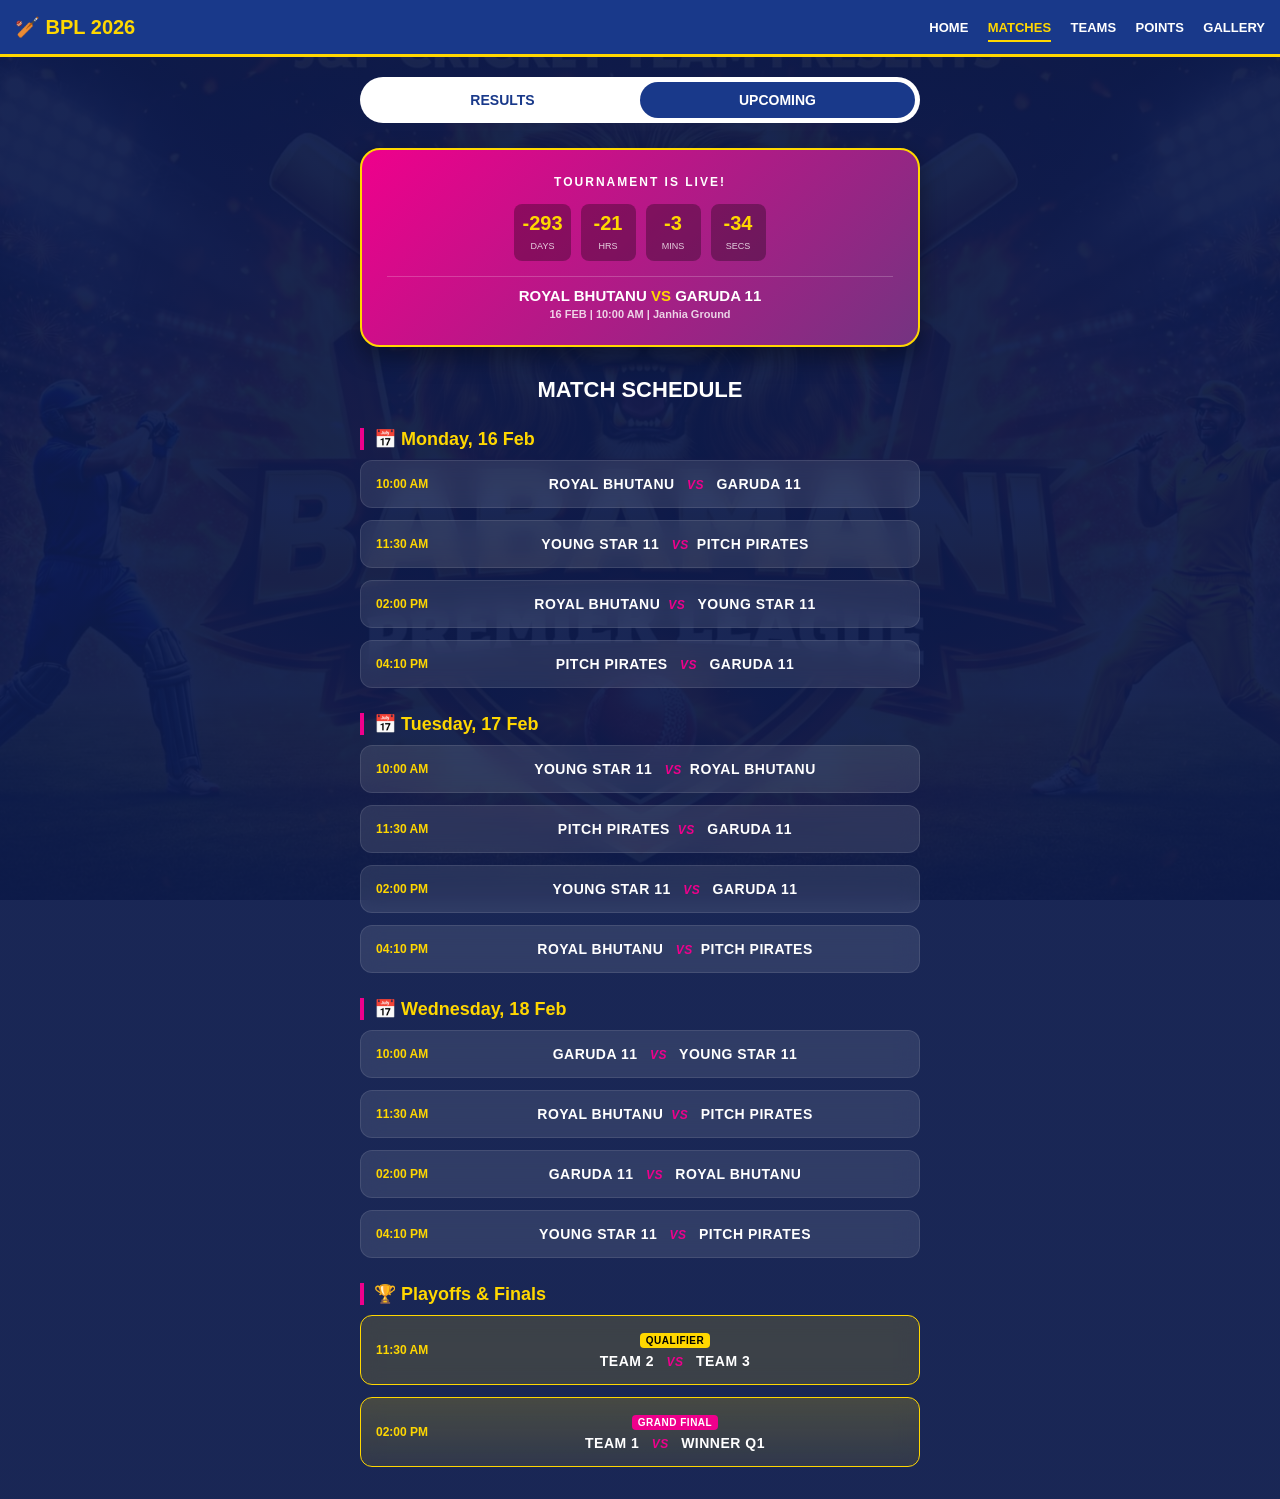
==== matches.html @ 89cc8b08 "Add files via upload" ====
<!DOCTYPE html>
<html lang="en">
<head>
    <meta charset="UTF-8">
    <title>BPL 2026 | Schedule & Results</title>
    <meta name="viewport" content="width=device-width, initial-scale=1.0, maximum-scale=1.0, user-scalable=no">
    <style>
        /* === MODERN STYLING === */
        * { margin: 0; padding: 0; box-sizing: border-box; font-family: 'Segoe UI', Arial, sans-serif; }
        
        body { 
            background: linear-gradient(rgba(13, 27, 76, 0.95), rgba(13, 27, 76, 0.95)), 
            url("Babamani.jpeg") center/cover no-repeat fixed; 
            color: white; 
        }

        /* Navigation */
        .header { 
            background: #19398a; padding: 15px; position: sticky; top: 0; z-index: 1000;
            border-bottom: 3px solid #ffd700; display: flex; justify-content: space-between; align-items: center; 
        }
        .logo { font-weight: bold; font-size: 20px; color: #ffd700; }
        nav a { color: white; text-decoration: none; margin-left: 15px; font-weight: bold; font-size: 13px; }
        nav a.active { color: #ffd700; border-bottom: 2px solid #ffd700; padding-bottom: 5px; }

        .container { max-width: 600px; margin: 0 auto; padding: 20px; }

        /* IPL STYLE TABS */
        .tabs-container { display: flex; justify-content: center; background: white; border-radius: 50px; padding: 5px; margin-bottom: 25px; }
        .tab-btn { 
            flex: 1; border: none; padding: 10px; border-radius: 50px; cursor: pointer; 
            font-weight: bold; font-size: 14px; background: none; color: #19398a; transition: 0.3s;
        }
        .tab-btn.active { background: #19398a; color: white; }

        /* Sections Toggle */
        .content-section { display: none; }
        .content-section.active { display: block; }

        /* COUNTDOWN HERO CARD */
        .countdown-container {
            background: linear-gradient(135deg, #ef008c 0%, #743481 100%);
            border-radius: 20px; padding: 25px; text-align: center;
            border: 2px solid #ffd700; margin-bottom: 30px;
            box-shadow: 0 10px 25px rgba(0,0,0,0.4);
        }
        .countdown-container h2 { font-size: 12px; letter-spacing: 2px; margin-bottom: 15px; text-transform: uppercase; }
        .timer-grid { display: flex; justify-content: center; gap: 10px; margin-bottom: 15px; }
        .t-box { background: rgba(0,0,0,0.3); padding: 8px; border-radius: 8px; min-width: 55px; }
        .t-box span { display: block; font-size: 20px; font-weight: 900; color: #ffd700; }
        .t-box label { font-size: 9px; text-transform: uppercase; opacity: 0.8; }
        .next-match-info { font-weight: bold; font-size: 15px; border-top: 1px solid rgba(255,255,255,0.2); padding-top: 10px; }

        /* MATCH RESULT CARD (IPL STYLE) */
        .result-card { background: white; border-radius: 15px; margin-bottom: 15px; overflow: hidden; color: #0d1b4c; border-left: 8px solid #28a745; }
        .res-head { background: #f1f1f1; padding: 10px; font-size: 11px; display: flex; justify-content: space-between; font-weight: bold; }
        .res-body { display: flex; align-items: center; justify-content: space-between; padding: 15px; text-align: center; }
        .res-team img { width: 45px; height: 45px; object-fit: contain; }
        .res-team p { font-size: 12px; font-weight: bold; margin-top: 5px; }
        .res-score { font-size: 18px; font-weight: 900; color: #19398a; }
        .res-footer { background: #fff3f8; padding: 8px; font-size: 12px; color: #ef008c; font-weight: bold; text-align: center; border-top: 1px solid #eee; }

        /* MATCH SCHEDULE CARDS */
        .day-header { color: #ffd700; margin: 25px 0 10px; font-size: 18px; text-align: left; border-left: 4px solid #ef008c; padding-left: 10px; }
        .match-card {
            background: rgba(255, 255, 255, 0.1); backdrop-filter: blur(10px);
            border-radius: 12px; padding: 15px; margin-bottom: 12px;
            border: 1px solid rgba(255,255,255,0.1);
            display: flex; align-items: center; justify-content: space-between;
        }
        .m-time { font-size: 12px; font-weight: bold; color: #ffd700; width: 70px; }
        .m-teams { flex: 1; text-align: center; font-size: 14px; font-weight: bold; letter-spacing: 0.5px; }
        .vs-text { color: #ef008c; margin: 0 8px; font-style: italic; font-size: 12px; }
        
        .playoff-card { background: rgba(255, 215, 0, 0.15); border: 1px solid #ffd700; }
        .playoff-label { background: #ffd700; color: #000; padding: 2px 6px; border-radius: 4px; font-size: 10px; font-weight: bold; margin-bottom: 5px; display: inline-block; }

        @media (max-width: 600px) {
            nav a { margin-left: 8px; font-size: 11px; }
            .m-teams { font-size: 13px; }
        }
    </style>
</head>
<body>

    <header class="header">
        <div class="logo">🏏 BPL 2026</div>
        <nav>
            <a href="index.html">HOME</a>
            <a class="active" href="matches.html">MATCHES</a>
            <a href="teams.html">TEAMS</a>
            <a href="points.html">POINTS</a>
            <a href="gallery.html">GALLERY</a>
        </nav>
    </header>

    <div class="container">
        
        <div class="tabs-container">
            <button class="tab-btn" onclick="openTab('results-sec')">RESULTS</button>
            <button class="tab-btn active" onclick="openTab('upcoming-sec')">UPCOMING</button>
        </div>

        <div id="results-sec" class="content-section">
            <h2 style="text-align: center; color: white; font-size: 22px; margin-bottom: 20px;">MATCH RESULTS</h2>
            
            <!-- <div class="result-card">
                <div class="res-head"><span>MATCH 1 - JANHIA GROUND</span> <span>COMPLETED</span></div>
                <div class="res-body">
                    <div class="res-team"><img src="logo/Royal.jpeg" onerror="this.src='https://cdn-icons-png.flaticon.com/512/1101/1101680.png'"><p>ROYAL BHUTANU</p><div class="res-score">85/4</div><div class="over">(8.0 ov) </div></div>
                    <div style="font-weight: bold; color: #743481;">VS</div>
                    <div class="res-team"><img src="logo/garudaaa.jpeg" onerror="this.src='https://cdn-icons-png.flaticon.com/512/1101/1101680.png'"><p>GARUDA 11</p><div class="res-score">86/6</div><div class="over">(8.0 ov)</div></div>
                </div>
                <div class="res-footer">🏆 GARUDA 11 WON BY 4 WICKETS</div>
            </div>  -->  

            

            <p style="text-align: center; font-size: 12px; opacity: 0.7;">More results will be updated soon...</p>
        </div>

        <div id="upcoming-sec" class="content-section active">
            <div class="countdown-container">
                <h2>Tournament Starts In</h2>
                <div class="timer-grid">
                    <div class="t-box"><span id="days">00</span><label>Days</label></div>
                    <div class="t-box"><span id="hours">00</span><label>Hrs</label></div>
                    <div class="t-box"><span id="mins">00</span><label>Mins</label></div>
                    <div class="t-box"><span id="secs">00</span><label>Secs</label></div>
                </div>
                <div class="next-match-info">
                    ROYAL BHUTANU <span style="color:#ffd700">VS</span> GARUDA 11
                    <p style="font-size: 11px; opacity: 0.8; margin-top: 4px;">16 FEB | 10:00 AM | Janhia Ground</p>
                </div>
            </div>

            <h2 style="text-align: center; color: white; font-size: 22px;">MATCH SCHEDULE</h2>

            <h3 class="day-header">📅 Monday, 16 Feb</h3>
            <div class="match-card"><div class="m-time">10:00 AM</div><div class="m-teams">ROYAL BHUTANU <span class="vs-text">VS</span> GARUDA 11</div></div>
            <div class="match-card"><div class="m-time">11:30 AM</div><div class="m-teams">YOUNG STAR 11 <span class="vs-text">VS</span>PITCH PIRATES</div></div>
            <div class="match-card"><div class="m-time">02:00 PM</div><div class="m-teams">ROYAL BHUTANU<span class="vs-text">VS</span> YOUNG STAR 11</div></div>
            <div class="match-card"><div class="m-time">04:10 PM</div><div class="m-teams">PITCH PIRATES <span class="vs-text">VS</span> GARUDA 11</div></div>

            <h3 class="day-header">📅 Tuesday, 17 Feb</h3>
            <div class="match-card"><div class="m-time">10:00 AM</div><div class="m-teams">YOUNG STAR 11 <span class="vs-text">VS</span>ROYAL BHUTANU</div></div>
            <div class="match-card"><div class="m-time">11:30 AM</div><div class="m-teams">PITCH PIRATES<span class="vs-text">VS</span> GARUDA 11</div></div>
            <div class="match-card"><div class="m-time">02:00 PM</div><div class="m-teams">YOUNG STAR 11 <span class="vs-text">VS</span> GARUDA 11</div></div>
            <div class="match-card"><div class="m-time">04:10 PM</div><div class="m-teams">ROYAL BHUTANU <span class="vs-text">VS</span>PITCH PIRATES</div></div>

            <h3 class="day-header">📅 Wednesday, 18 Feb</h3>
            <div class="match-card"><div class="m-time">10:00 AM</div><div class="m-teams">GARUDA 11 <span class="vs-text">VS</span> YOUNG STAR 11</div></div>
            <div class="match-card"><div class="m-time">11:30 AM</div><div class="m-teams">ROYAL BHUTANU<span class="vs-text">VS</span> PITCH PIRATES</div></div>
            <div class="match-card"><div class="m-time">02:00 PM</div><div class="m-teams">GARUDA 11 <span class="vs-text">VS</span> ROYAL BHUTANU</div></div>
            <div class="match-card"><div class="m-time">04:10 PM</div><div class="m-teams">YOUNG STAR 11 <span class="vs-text">VS</span> PITCH PIRATES</div></div>


            
            <h3 class="day-header" style="color:#ffd700">🏆 Playoffs & Finals</h3>
            <div class="match-card playoff-card">
                <div class="m-time">11:30 AM</div>
                <div class="m-teams">
                    <span class="playoff-label">QUALIFIER</span><br>
                    TEAM 2 <span class="vs-text">VS</span> TEAM 3
                </div>
            </div>
            <div class="match-card playoff-card" style="background: linear-gradient(rgba(255,215,0,0.2), rgba(255,215,0,0.1));">
                <div class="m-time">02:00 PM</div>
                <div class="m-teams">
                    <span class="playoff-label" style="background:#ef008c; color:white;">GRAND FINAL</span><br>
                    TEAM 1 <span class="vs-text">VS</span> WINNER Q1
                </div>
            </div>
        </div>
    </div>

    <script>
        // TAB SWITCHING LOGIC
        function openTab(tabId) {
            // Sections chhupao
            document.querySelectorAll('.content-section').forEach(section => section.classList.remove('active'));
            // Buttons normal karo
            document.querySelectorAll('.tab-btn').forEach(btn => btn.classList.remove('active'));
            
            // Selected section aur button dikhao
            document.getElementById(tabId).classList.add('active');
            event.currentTarget.classList.add('active');
        }

        // COUNTDOWN TIMER LOGIC
        const targetDate = new Date("Feb 16, 2026 10:00:00").getTime();
        const x = setInterval(function() {
            const now = new Date().getTime();
            const distance = targetDate - now;

            const days = Math.floor(distance / (1000 * 60 * 60 * 24));
            const hours = Math.floor((distance % (1000 * 60 * 60 * 24)) / (1000 * 60 * 60));
            const minutes = Math.floor((distance % (1000 * 60 * 60)) / (1000 * 60));
            const seconds = Math.floor((distance % (1000 * 60)) / 1000);

            document.getElementById("days").innerHTML = days.toString().padStart(2, '0');
            document.getElementById("hours").innerHTML = hours.toString().padStart(2, '0');
            document.getElementById("mins").innerHTML = minutes.toString().padStart(2, '0');
            document.getElementById("secs").innerHTML = seconds.toString().padStart(2, '0');

            if (distance < 0) {
                clearInterval(x);
                document.querySelector(".countdown-container h2").innerHTML = "TOURNAMENT IS LIVE!";
            }
        }, 1000);
    </script>
</body>
</html>
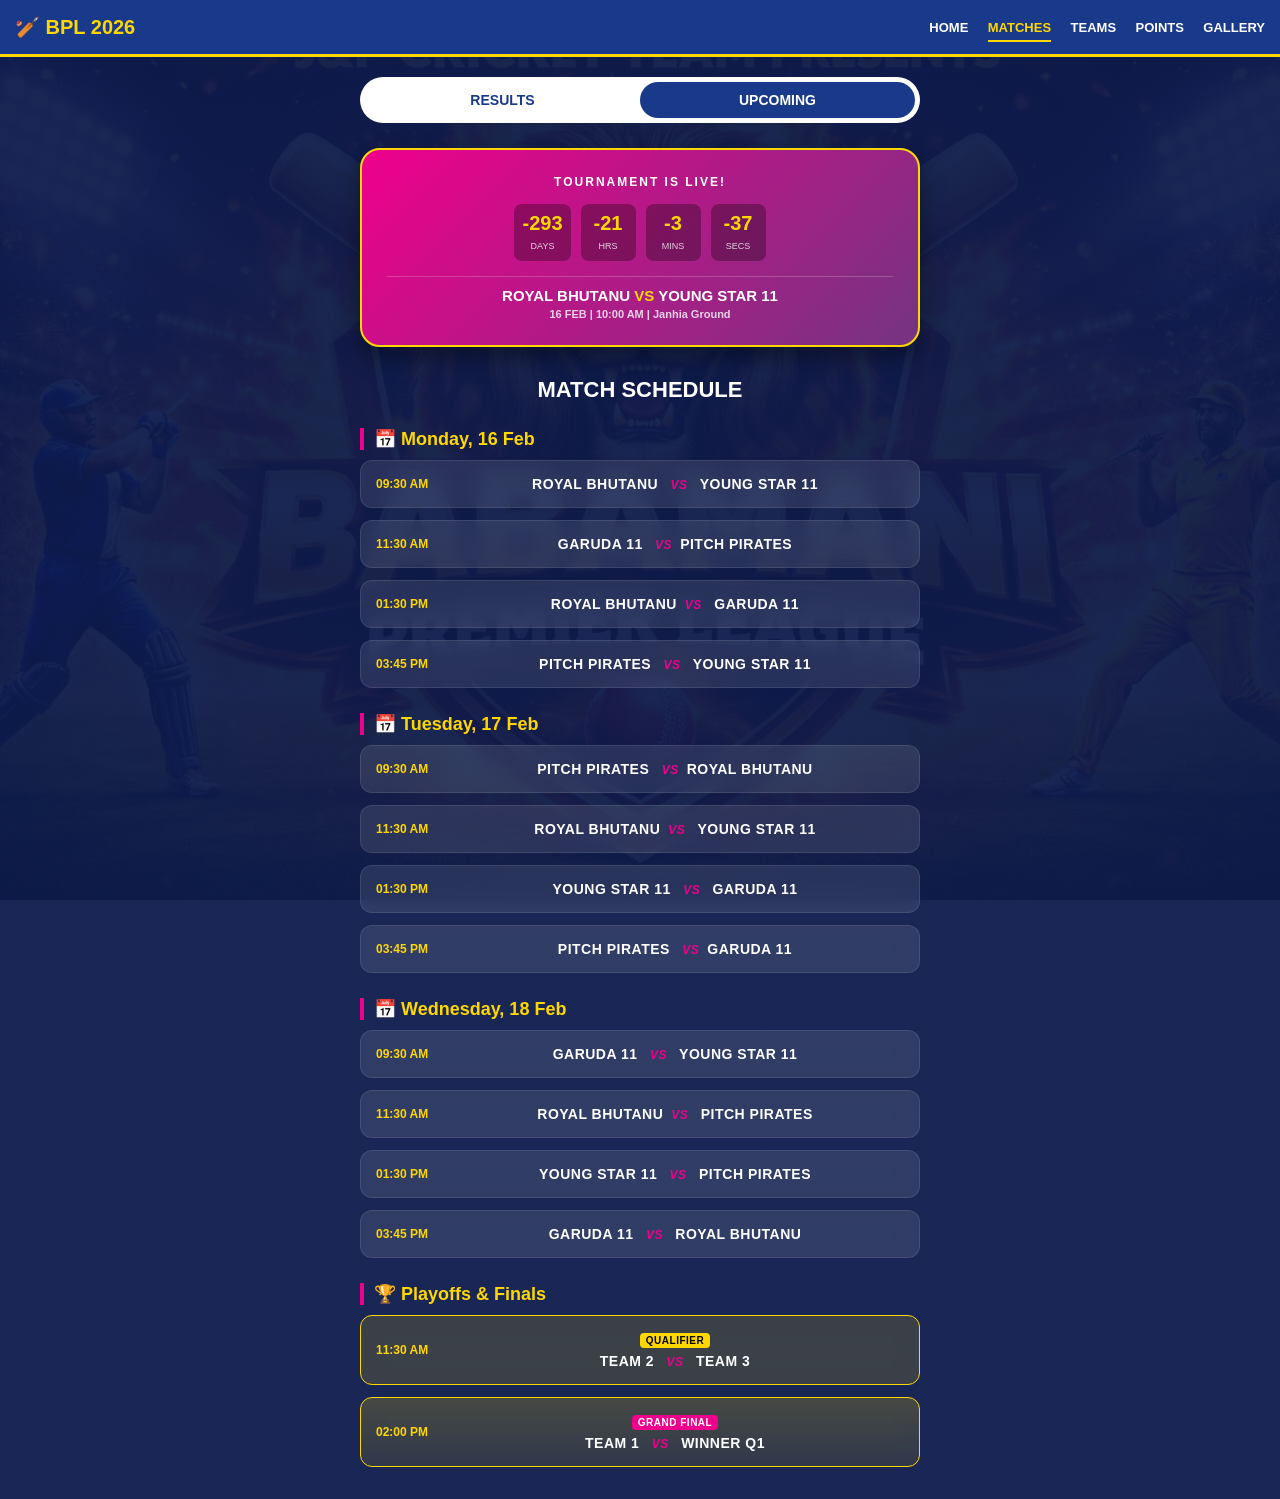
==== commit 260e1a06: "Update matches.html" ====
--- a/matches.html
+++ b/matches.html
@@ -129,7 +129,7 @@
                     <div class="t-box"><span id="secs">00</span><label>Secs</label></div>
                 </div>
                 <div class="next-match-info">
-                    ROYAL BHUTANU <span style="color:#ffd700">VS</span> GARUDA 11
+                    ROYAL BHUTANU <span style="color:#ffd700">VS</span> YOUNG STAR 11
                     <p style="font-size: 11px; opacity: 0.8; margin-top: 4px;">16 FEB | 10:00 AM | Janhia Ground</p>
                 </div>
             </div>
@@ -137,22 +137,22 @@
             <h2 style="text-align: center; color: white; font-size: 22px;">MATCH SCHEDULE</h2>
 
             <h3 class="day-header">📅 Monday, 16 Feb</h3>
-            <div class="match-card"><div class="m-time">10:00 AM</div><div class="m-teams">ROYAL BHUTANU <span class="vs-text">VS</span> GARUDA 11</div></div>
-            <div class="match-card"><div class="m-time">11:30 AM</div><div class="m-teams">YOUNG STAR 11 <span class="vs-text">VS</span>PITCH PIRATES</div></div>
-            <div class="match-card"><div class="m-time">02:00 PM</div><div class="m-teams">ROYAL BHUTANU<span class="vs-text">VS</span> YOUNG STAR 11</div></div>
-            <div class="match-card"><div class="m-time">04:10 PM</div><div class="m-teams">PITCH PIRATES <span class="vs-text">VS</span> GARUDA 11</div></div>
+            <div class="match-card"><div class="m-time">09:30 AM</div><div class="m-teams">ROYAL BHUTANU <span class="vs-text">VS</span> YOUNG STAR 11</div></div>
+            <div class="match-card"><div class="m-time">11:30 AM</div><div class="m-teams">GARUDA 11 <span class="vs-text">VS</span>PITCH PIRATES</div></div>
+            <div class="match-card"><div class="m-time">01:30 PM</div><div class="m-teams">ROYAL BHUTANU<span class="vs-text">VS</span> GARUDA 11</div></div>
+            <div class="match-card"><div class="m-time">03:45 PM</div><div class="m-teams">PITCH PIRATES <span class="vs-text">VS</span> YOUNG STAR 11</div></div>
 
             <h3 class="day-header">📅 Tuesday, 17 Feb</h3>
-            <div class="match-card"><div class="m-time">10:00 AM</div><div class="m-teams">YOUNG STAR 11 <span class="vs-text">VS</span>ROYAL BHUTANU</div></div>
-            <div class="match-card"><div class="m-time">11:30 AM</div><div class="m-teams">PITCH PIRATES<span class="vs-text">VS</span> GARUDA 11</div></div>
-            <div class="match-card"><div class="m-time">02:00 PM</div><div class="m-teams">YOUNG STAR 11 <span class="vs-text">VS</span> GARUDA 11</div></div>
-            <div class="match-card"><div class="m-time">04:10 PM</div><div class="m-teams">ROYAL BHUTANU <span class="vs-text">VS</span>PITCH PIRATES</div></div>
+            <div class="match-card"><div class="m-time">09:30 AM</div><div class="m-teams">PITCH PIRATES <span class="vs-text">VS</span>ROYAL BHUTANU</div></div>
+            <div class="match-card"><div class="m-time">11:30 AM</div><div class="m-teams">ROYAL BHUTANU<span class="vs-text">VS</span> YOUNG STAR 11</div></div>
+            <div class="match-card"><div class="m-time">01:30 PM</div><div class="m-teams">YOUNG STAR 11 <span class="vs-text">VS</span> GARUDA 11</div></div>
+            <div class="match-card"><div class="m-time">03:45 PM</div><div class="m-teams">PITCH PIRATES <span class="vs-text">VS</span>GARUDA 11</div></div>
 
             <h3 class="day-header">📅 Wednesday, 18 Feb</h3>
-            <div class="match-card"><div class="m-time">10:00 AM</div><div class="m-teams">GARUDA 11 <span class="vs-text">VS</span> YOUNG STAR 11</div></div>
+            <div class="match-card"><div class="m-time">09:30 AM</div><div class="m-teams">GARUDA 11 <span class="vs-text">VS</span> YOUNG STAR 11</div></div>
             <div class="match-card"><div class="m-time">11:30 AM</div><div class="m-teams">ROYAL BHUTANU<span class="vs-text">VS</span> PITCH PIRATES</div></div>
-            <div class="match-card"><div class="m-time">02:00 PM</div><div class="m-teams">GARUDA 11 <span class="vs-text">VS</span> ROYAL BHUTANU</div></div>
-            <div class="match-card"><div class="m-time">04:10 PM</div><div class="m-teams">YOUNG STAR 11 <span class="vs-text">VS</span> PITCH PIRATES</div></div>
+            <div class="match-card"><div class="m-time">01:30 PM</div><div class="m-teams">YOUNG STAR 11 <span class="vs-text">VS</span> PITCH PIRATES</div></div>
+            <div class="match-card"><div class="m-time">03:45 PM</div><div class="m-teams">GARUDA 11 <span class="vs-text">VS</span> ROYAL BHUTANU</div></div>
 
 
             
@@ -210,4 +210,4 @@
         }, 1000);
     </script>
 </body>
-</html>+</html>
